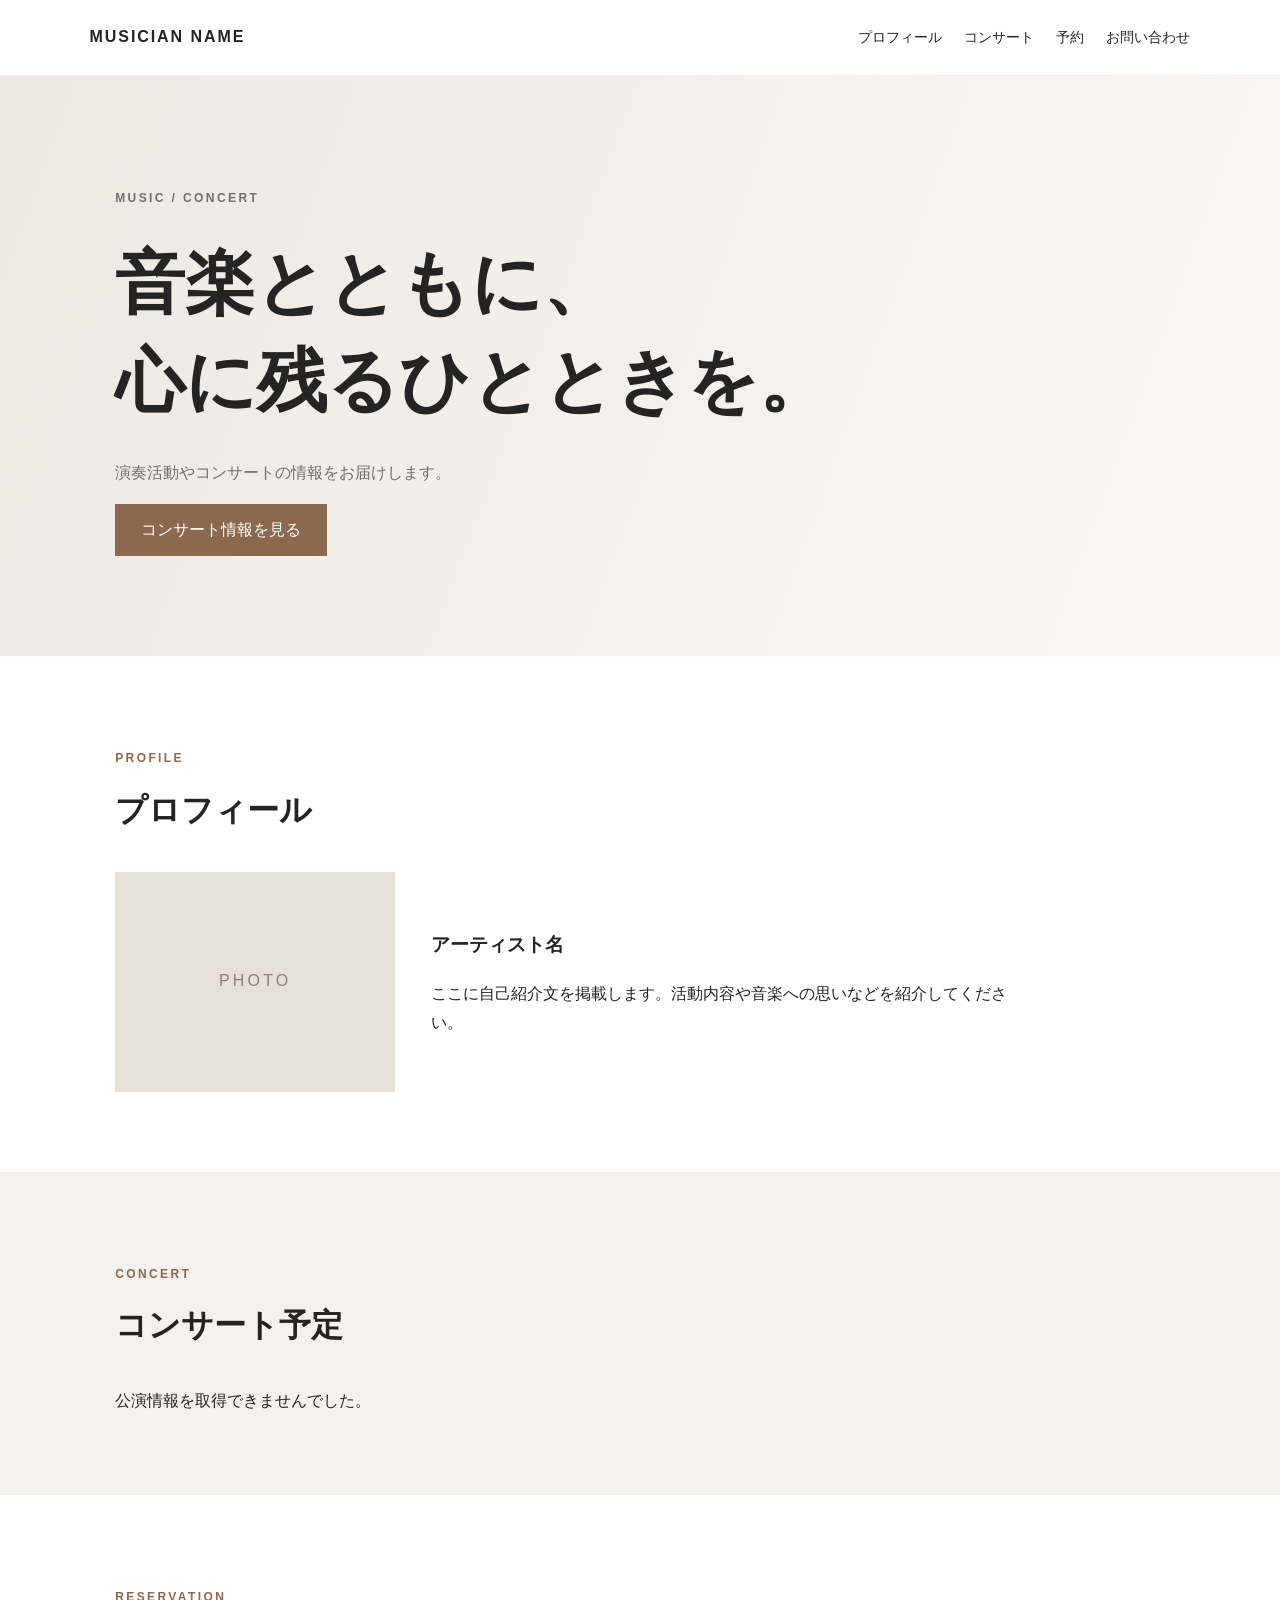
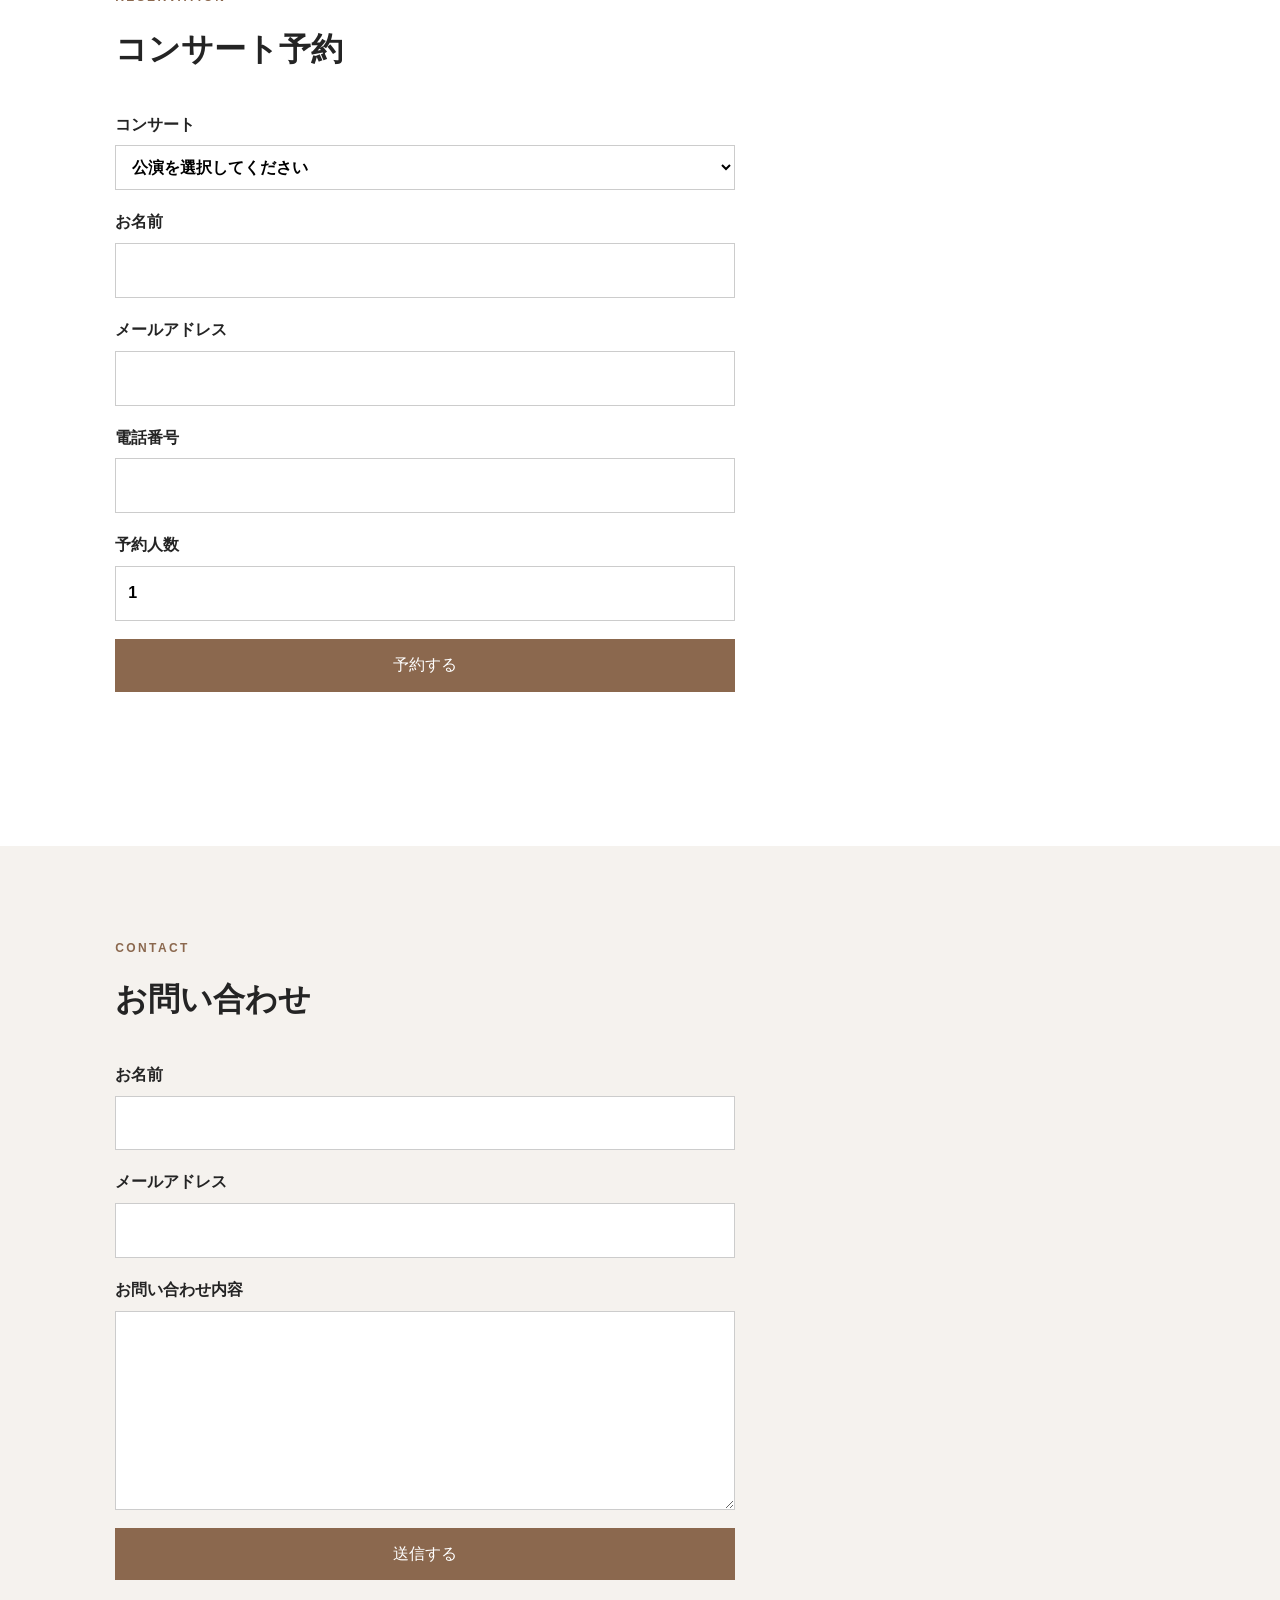
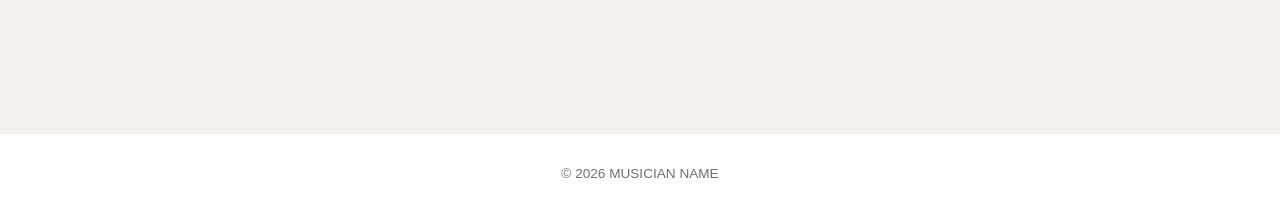
==== concerts.html @ 75ca5e5a "Create concerts.html" ====
<!doctype html>
<html lang="ja">
<head>
  <meta charset="utf-8">
  <meta name="viewport" content="width=device-width, initial-scale=1">
  <title>Music Website</title>
  <link rel="stylesheet" href="style.css">
</head>
<body>
  <header class="site-header">
    <a class="logo" href="#">MUSICIAN NAME</a>
    <nav><a href="#profile">プロフィール</a><a href="#concerts">コンサート</a><a href="#reservation">予約</a><a href="#contact">お問い合わせ</a></nav>
  </header>

  <main>
    <section class="hero">
      <p class="eyebrow">MUSIC / CONCERT</p>
      <h1>音楽とともに、<br>心に残るひとときを。</h1>
      <p>演奏活動やコンサートの情報をお届けします。</p>
      <a class="button" href="#concerts">コンサート情報を見る</a>
    </section>

    <section id="profile" class="section">
      <p class="eyebrow">PROFILE</p><h2>プロフィール</h2>
      <div class="profile-card">
        <div class="photo-placeholder">PHOTO</div>
        <div><h3 id="artist-name">アーティスト名</h3>
          <p id="artist-description">ここに自己紹介文を掲載します。活動内容や音楽への思いなどを紹介してください。</p>
        </div>
      </div>
    </section>

    <section id="concerts" class="section section-soft">
      <p class="eyebrow">CONCERT</p><h2>コンサート予定</h2>
      <div id="concert-list" class="concert-list"><p>コンサート情報を読み込んでいます。</p></div>
    </section>

    <section id="reservation" class="section">
      <p class="eyebrow">RESERVATION</p><h2>コンサート予約</h2>
      <form id="reservation-form" class="form">
        <label>コンサート<select name="concert_id" id="concert-select" required><option value="">公演を選択してください</option></select></label>
        <label>お名前<input name="name" required maxlength="100"></label>
        <label>メールアドレス<input name="email" type="email" required maxlength="254"></label>
        <label>電話番号<input name="phone" type="tel" maxlength="30"></label>
        <label>予約人数<input name="people" type="number" min="1" max="20" value="1" required></label>
        <button class="button" type="submit">予約する</button>
        <p id="reservation-message" class="form-message" aria-live="polite"></p>
      </form>
    </section>

    <section id="contact" class="section section-soft">
      <p class="eyebrow">CONTACT</p><h2>お問い合わせ</h2>
      <form id="contact-form" class="form">
        <label>お名前<input name="name" required maxlength="100"></label>
        <label>メールアドレス<input name="email" type="email" required maxlength="254"></label>
        <label>お問い合わせ内容<textarea name="message" rows="6" required maxlength="3000"></textarea></label>
        <button class="button" type="submit">送信する</button>
        <p id="contact-message" class="form-message" aria-live="polite"></p>
      </form>
    </section>
  </main>
  <footer>© <span id="year"></span> MUSICIAN NAME</footer>

  <!-- GASへのフォーム送信結果を受け取るためのiframe -->
  <iframe name="gas-result-frame" id="gas-result-frame" hidden></iframe>
  <script src="app.js"></script>
</body>
</html>
---- style.css ----
* { box-sizing: border-box; }
:root { --ink:#242424; --muted:#707070; --accent:#8b684e; --paper:#fff; --soft:#f5f2ee; }
html { scroll-behavior:smooth; }
body { margin:0; color:var(--ink); background:var(--paper); font-family:"Yu Gothic", "Hiragino Kaku Gothic ProN", sans-serif; line-height:1.8; }
a { color:inherit; text-decoration:none; }
.site-header { min-height:76px; padding:18px 7%; display:flex; align-items:center; justify-content:space-between; gap:24px; border-bottom:1px solid #eee; }
.logo { font-weight:700; letter-spacing:.12em; }
nav { display:flex; flex-wrap:wrap; gap:22px; font-size:.9rem; }
nav a:hover { color:var(--accent); }
.hero { min-height:480px; padding:100px 9%; display:flex; flex-direction:column; align-items:flex-start; justify-content:center; background:linear-gradient(110deg,#eee8e1,#faf8f5); }
.hero h1 { font-family:serif; font-size:clamp(2.2rem,6vw,4.4rem); line-height:1.4; margin:12px 0; }
.hero p { color:var(--muted); }
.eyebrow { color:var(--accent); font-size:.75rem; letter-spacing:.2em; font-weight:700; }
.section { padding:80px 9%; }
.section h2 { font-family:serif; font-size:2rem; margin:0 0 32px; }
.section-soft { background:var(--soft); }
.profile-card { display:grid; grid-template-columns:minmax(180px,280px) 1fr; gap:36px; align-items:center; max-width:900px; }
.photo-placeholder { min-height:220px; display:grid; place-items:center; background:#e6e0d9; color:#8b8178; letter-spacing:.2em; }
.concert-list { display:grid; grid-template-columns:repeat(auto-fit,minmax(240px,1fr)); gap:18px; }
.concert-card { padding:24px; background:white; border:1px solid #e8e2dc; }
.concert-card h3 { margin:8px 0; }
.concert-date { color:var(--accent); font-weight:700; }
.button { display:inline-block; border:0; padding:12px 26px; background:var(--accent); color:white; cursor:pointer; font:inherit; }
.button:hover { opacity:.86; }
.form { max-width:620px; display:grid; gap:18px; }
.form label { display:grid; gap:6px; font-weight:600; }
input, select, textarea { width:100%; padding:12px; border:1px solid #ccc; border-radius:0; background:white; font:inherit; }
textarea { resize:vertical; }
.form-message { min-height:1.5em; color:var(--accent); }
footer { padding:28px; text-align:center; color:var(--muted); font-size:.85rem; }
@media(max-width:650px) { .site-header { align-items:flex-start; flex-direction:column; } nav { gap:12px; } .hero { min-height:400px; } .section { padding:58px 7%; } .profile-card { grid-template-columns:1fr; } }
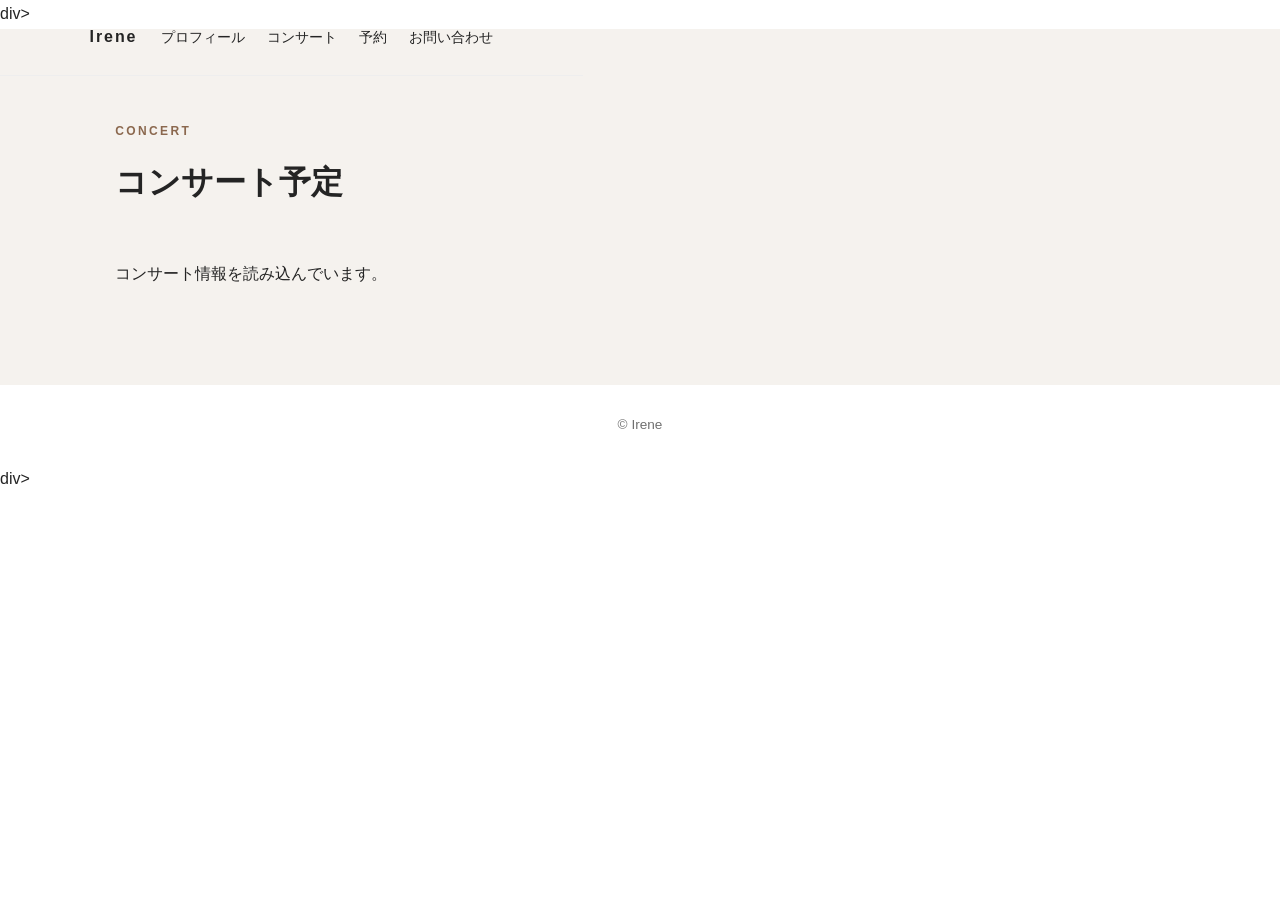
==== commit 6032e7f4: "Update concerts.html" ====
--- a/concerts.html
+++ b/concerts.html
@@ -7,62 +7,22 @@
   <link rel="stylesheet" href="style.css">
 </head>
 <body>
-  <header class="site-header">
-    <a class="logo" href="#">MUSICIAN NAME</a>
-    <nav><a href="#profile">プロフィール</a><a href="#concerts">コンサート</a><a href="#reservation">予約</a><a href="#contact">お問い合わせ</a></nav>
-  </header>
+  <div id = "header-container"></div>div>
 
   <main>
-    <section class="hero">
-      <p class="eyebrow">MUSIC / CONCERT</p>
-      <h1>音楽とともに、<br>心に残るひとときを。</h1>
-      <p>演奏活動やコンサートの情報をお届けします。</p>
-      <a class="button" href="#concerts">コンサート情報を見る</a>
-    </section>
-
-    <section id="profile" class="section">
-      <p class="eyebrow">PROFILE</p><h2>プロフィール</h2>
-      <div class="profile-card">
-        <div class="photo-placeholder">PHOTO</div>
-        <div><h3 id="artist-name">アーティスト名</h3>
-          <p id="artist-description">ここに自己紹介文を掲載します。活動内容や音楽への思いなどを紹介してください。</p>
-        </div>
-      </div>
-    </section>
-
     <section id="concerts" class="section section-soft">
       <p class="eyebrow">CONCERT</p><h2>コンサート予定</h2>
       <div id="concert-list" class="concert-list"><p>コンサート情報を読み込んでいます。</p></div>
     </section>
+  </main>
 
-    <section id="reservation" class="section">
-      <p class="eyebrow">RESERVATION</p><h2>コンサート予約</h2>
-      <form id="reservation-form" class="form">
-        <label>コンサート<select name="concert_id" id="concert-select" required><option value="">公演を選択してください</option></select></label>
-        <label>お名前<input name="name" required maxlength="100"></label>
-        <label>メールアドレス<input name="email" type="email" required maxlength="254"></label>
-        <label>電話番号<input name="phone" type="tel" maxlength="30"></label>
-        <label>予約人数<input name="people" type="number" min="1" max="20" value="1" required></label>
-        <button class="button" type="submit">予約する</button>
-        <p id="reservation-message" class="form-message" aria-live="polite"></p>
-      </form>
-    </section>
-
-    <section id="contact" class="section section-soft">
-      <p class="eyebrow">CONTACT</p><h2>お問い合わせ</h2>
-      <form id="contact-form" class="form">
-        <label>お名前<input name="name" required maxlength="100"></label>
-        <label>メールアドレス<input name="email" type="email" required maxlength="254"></label>
-        <label>お問い合わせ内容<textarea name="message" rows="6" required maxlength="3000"></textarea></label>
-        <button class="button" type="submit">送信する</button>
-        <p id="contact-message" class="form-message" aria-live="polite"></p>
-      </form>
-    </section>
-  </main>
-  <footer>© <span id="year"></span> MUSICIAN NAME</footer>
+  
+  <div id = "footer-container"></div>div>
 
   <!-- GASへのフォーム送信結果を受け取るためのiframe -->
   <iframe name="gas-result-frame" id="gas-result-frame" hidden></iframe>
   <script src="app.js"></script>
+  <script src="common.js"></script>
 </body>
 </html>
+
--- a/style.css
+++ b/style.css
@@ -29,3 +29,86 @@
 .form-message { min-height:1.5em; color:var(--accent); }
 footer { padding:28px; text-align:center; color:var(--muted); font-size:.85rem; }
 @media(max-width:650px) { .site-header { align-items:flex-start; flex-direction:column; } nav { gap:12px; } .hero { min-height:400px; } .section { padding:58px 7%; } .profile-card { grid-template-columns:1fr; } }
+
+
+/* トップページ全体 ============================================================================================== */
+.top-page {
+    margin: 0;
+    min-height: 100vh;
+
+    background-image:
+        linear-gradient(
+            rgba(0, 0, 0, 0.30),
+            rgba(0, 0, 0, 0.30)
+        ),
+        url("images/top-background.jpg");
+
+    background-size: cover;
+    background-position: center;
+    background-repeat: no-repeat;
+    background-attachment: fixed;
+}
+
+/* タイトルとリンクの配置 */
+.top-content {
+    min-height: 100vh;
+    box-sizing: border-box;
+
+    display: flex;
+    flex-direction: column;
+    align-items: center;
+    justify-content: sepace-between;
+    
+
+    padding-top: 60px;
+    padding-bottm: 60px;
+
+    color: white;
+    text-align: center;
+}
+
+/* サイトタイトル */
+.site-title {
+    font-size: 48px;
+    font-weight: normal;
+    letter-spacing: 5px;
+    margin-top: 0;
+}
+
+/* メニュー */
+.top-menu {
+    display: flex;
+    flex-direction: column;
+    gap: 25px;
+    margin-top: auto;
+}
+
+/* メニューリンク */
+.top-menu a {
+    color: white;
+    text-decoration: none;
+    font-size: 17px;
+    letter-spacing: 2px;
+}
+
+/* マウスを乗せたとき */
+.top-menu a:hover {
+    opacity: 0.7;
+}
+
+
+/*Header / footer ===========================================================================*/
+header {
+    position: fixed;
+    top: 0;
+    left: 0;
+    widht: 100%;
+    height: 8vh;
+    z-index: 1000;
+}
+main {
+    paddind-top: 8vh;
+}
+footer {
+    widht: 100%;
+}
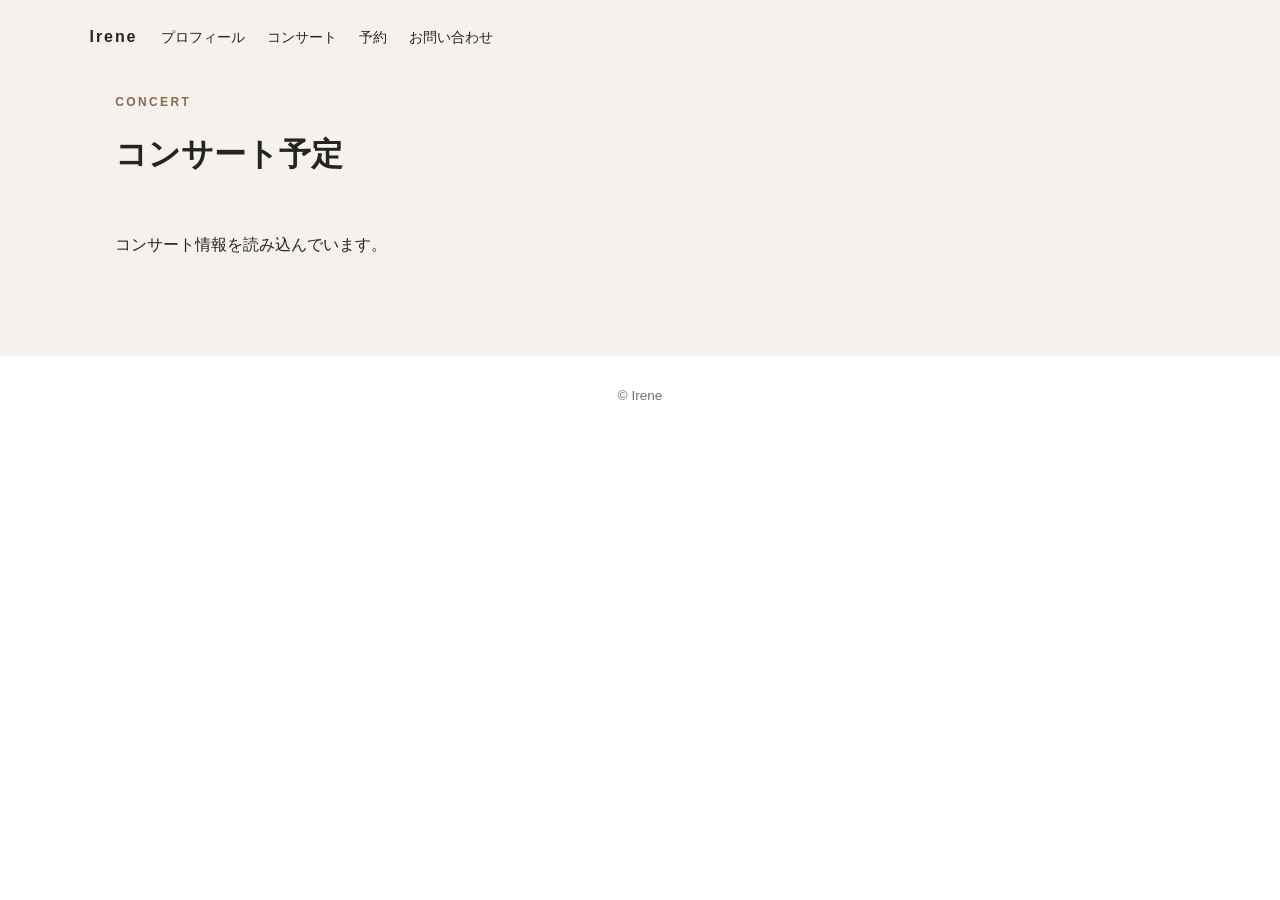
==== commit 0fd03fca: "Update concerts.html" ====
--- a/concerts.html
+++ b/concerts.html
@@ -7,7 +7,7 @@
   <link rel="stylesheet" href="style.css">
 </head>
 <body>
-  <div id = "header-container"></div>div>
+  <div id = "header-container"></div>
 
   <main>
     <section id="concerts" class="section section-soft">
@@ -17,7 +17,7 @@
   </main>
 
   
-  <div id = "footer-container"></div>div>
+  <div id = "footer-container"></div>
 
   <!-- GASへのフォーム送信結果を受け取るためのiframe -->
   <iframe name="gas-result-frame" id="gas-result-frame" hidden></iframe>
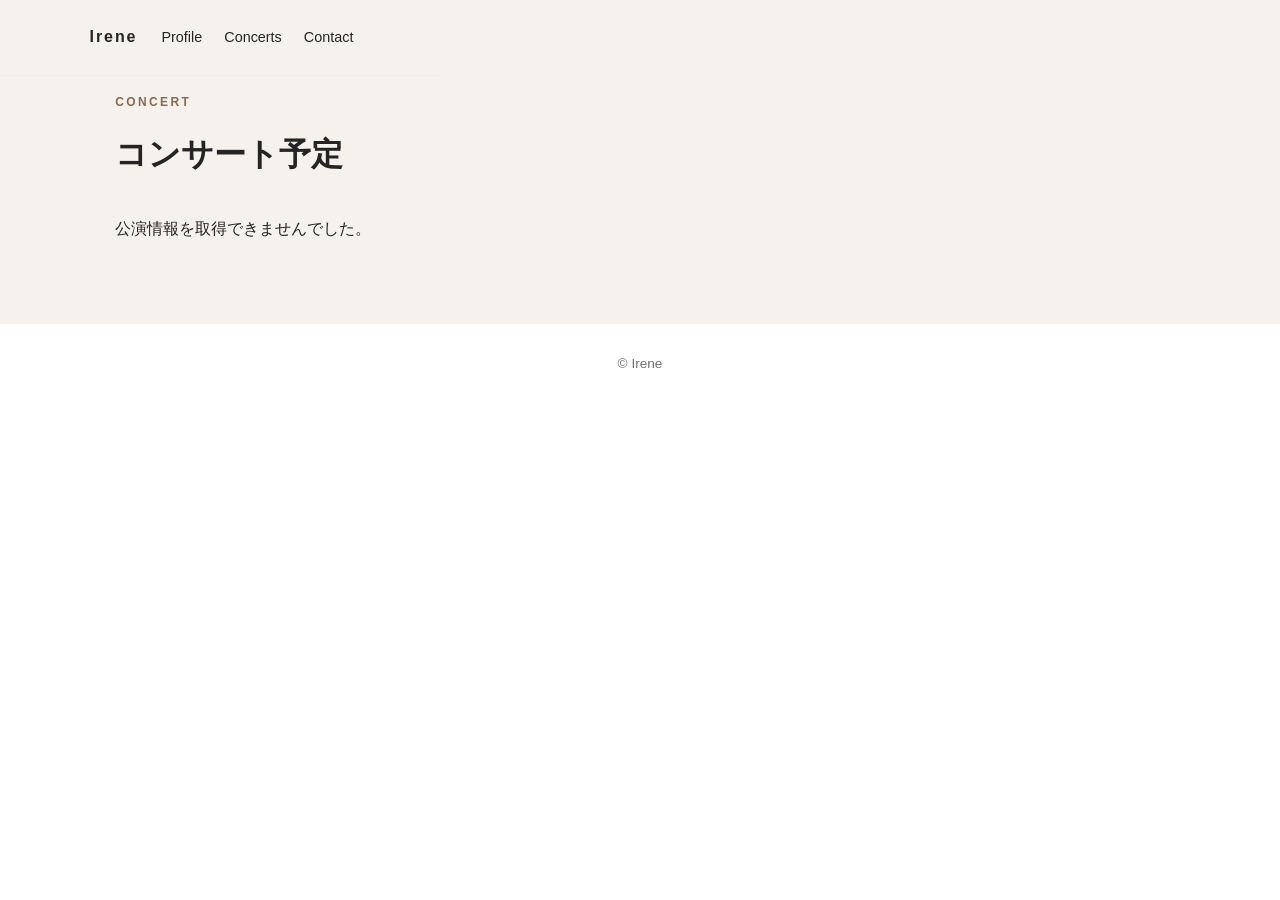
==== commit 69a0b07d: "Update concerts.html" ====
--- a/concerts.html
+++ b/concerts.html
@@ -3,7 +3,7 @@
 <head>
   <meta charset="utf-8">
   <meta name="viewport" content="width=device-width, initial-scale=1">
-  <title>Music Website</title>
+  <title>Irene Official Site</title>
   <link rel="stylesheet" href="style.css">
 </head>
 <body>
--- a/style.css
+++ b/style.css
@@ -108,6 +108,7 @@
 }
 main {
     paddind-top: 8vh;
+    box-sizing: border-box;
 }
 footer {
     widht: 100%;
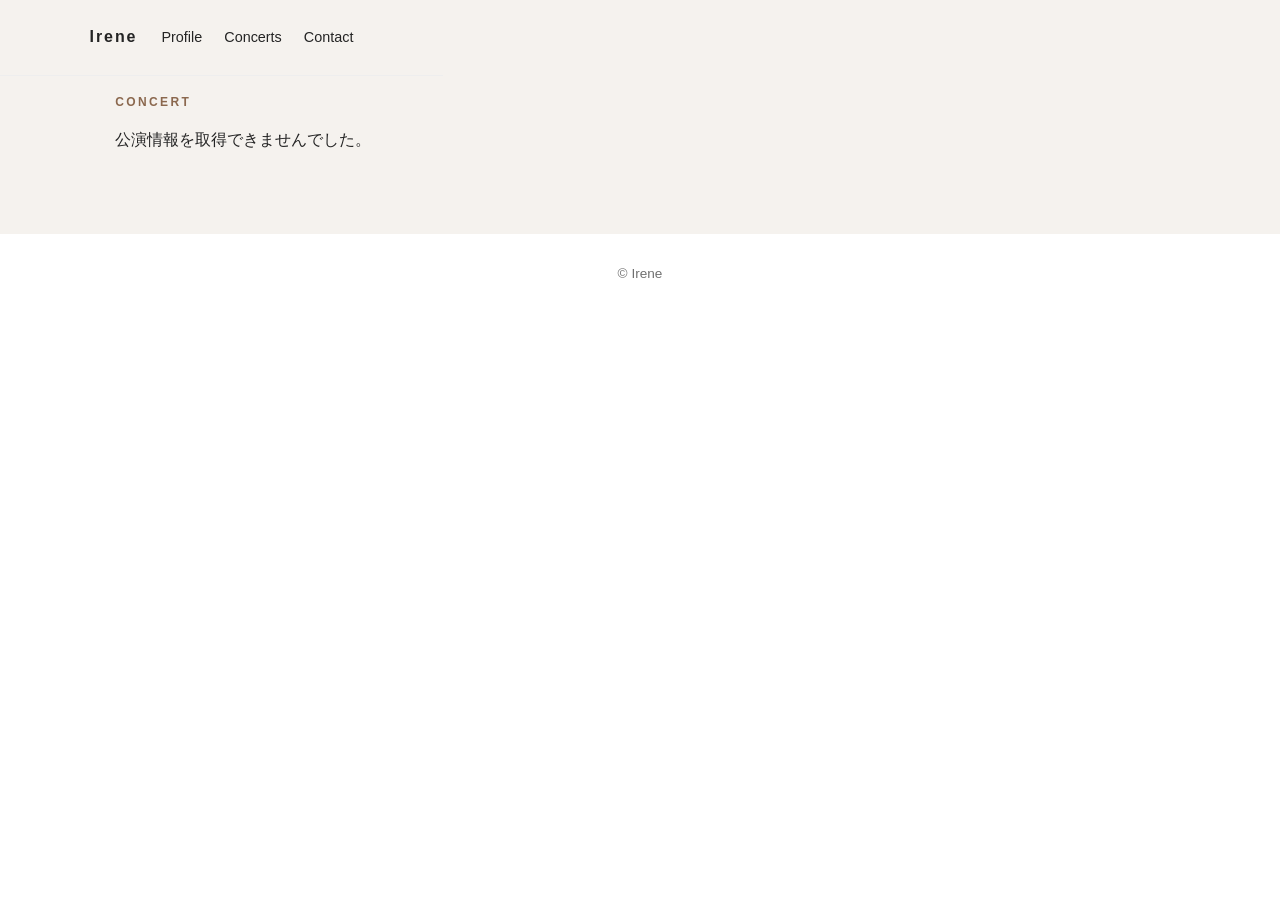
==== commit 087f8a08: "Update concerts.html" ====
--- a/concerts.html
+++ b/concerts.html
@@ -11,8 +11,8 @@
 
   <main>
     <section id="concerts" class="section section-soft">
-      <p class="eyebrow">CONCERT</p><h2>コンサート予定</h2>
-      <div id="concert-list" class="concert-list"><p>コンサート情報を読み込んでいます。</p></div>
+      <p class="eyebrow">CONCERT</p>
+      <div id="concert-list" class="concert-list"><p>Loading ...</p></div>
     </section>
   </main>
 
--- a/style.css
+++ b/style.css
@@ -113,3 +113,53 @@
 footer {
     widht: 100%;
 }
+
+/*Profile ==================================================================================*/
+.profile-container {
+    display: flex;
+    align-items: flex-start;
+    gap: 30px;
+    max-width: 960px;
+    margin: 30px auto;
+}
+
+.profile-photo {
+    width:  40%;
+    height: auto;
+    object-fit: cover;
+    border-radius: 8px;
+}
+
+.profile-text {
+    flex: 1;
+    line-height: 1.8;
+}
+
+@media (max-width: 600px){
+    .profile-container {
+        flex-direction: column;
+        align-items: center;
+        gap: 30px;
+    }
+    
+    .profile-photo {
+        width:  100%;
+        max-width: 350px;
+    }
+    
+    .profile-text {
+        width:  100%;
+    }
+}
+
+
+
+
+
+
+
+
+
+
+
+
